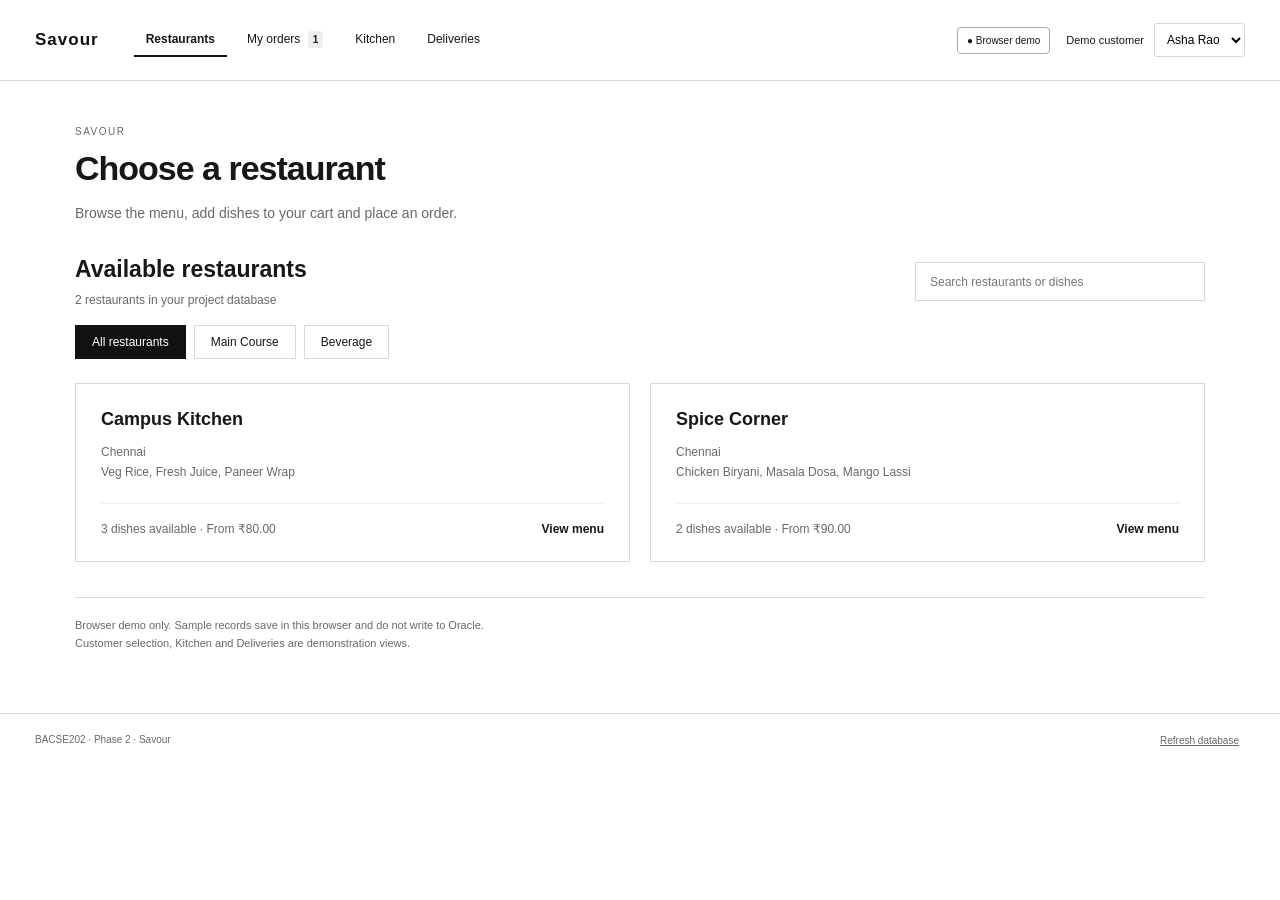
==== frontend/index.html @ ab77a05c "Refresh cached frontend branding" ====
<!doctype html>
<html lang="en"><head><meta charset="UTF-8"><meta name="viewport" content="width=device-width,initial-scale=1"><title>Savour</title><link rel="stylesheet" href="style.css"></head><body>
<header><a class="brand" href="#">Savour</a><nav><button data-view="browse" class="active">Restaurants</button><button data-view="orders">My orders <b id="order-count">0</b></button><button data-view="kitchen">Kitchen</button><button data-view="delivery">Deliveries</button></nav><div class="header-right"><span id="connection" class="connection">Connecting…</span><label>Demo customer <select id="customer" aria-label="Demo customer"></select></label></div></header>
<main id="main"></main><footer><span>BACSE202 · Phase 2 · Savour</span><button id="refresh">Refresh database</button></footer>
<dialog id="checkout"><form id="checkout-form"><div class="dialog-heading"><h2>Delivery details</h2><button type="button" class="close" aria-label="Close checkout">×</button></div><p class="muted">Check your order and enter the delivery address.</p><label>Delivery address<input name="address" required maxlength="200" placeholder="Building, block and gate"></label><div class="form-row"><label>City<input name="city" required maxlength="80" value="Chennai"></label><label>Postal code<input name="postal" required maxlength="12" placeholder="600001"></label></div><label>Payment method<select name="method"><option value="CASH">Cash on delivery</option><option value="ONLINE">Online — simulated payment</option></select></label><div id="checkout-summary"></div><p class="fine">This project records simulated payments. It does not process real payments.</p><button type="submit" class="primary full">Place order</button></form></dialog><div id="toast" role="status" aria-live="polite"></div><script src="app.js?v=savour-1"></script></body></html>
---- frontend/style.css ----
:root{--ink:#171717;--muted:#686868;--border:#d9d9d9}*{box-sizing:border-box}body{margin:0;background:#fff;color:var(--ink);font:14px Arial,Helvetica,sans-serif}button,input,select{font:inherit}button{cursor:pointer;border:0;background:none;color:inherit}button:disabled{opacity:.4;cursor:not-allowed}button:focus-visible,input:focus-visible,select:focus-visible,a:focus-visible{outline:2px solid #111;outline-offset:4px}header{display:flex;align-items:center;gap:35px;padding:23px 35px;border-bottom:1px solid var(--border);flex-wrap:wrap}.brand{font-weight:800;font-size:17px;letter-spacing:1px;text-decoration:none;color:#111;white-space:nowrap}nav{display:flex;gap:8px}nav button{padding:9px 12px;font-size:12px;border-bottom:2px solid transparent}nav button.active{border-color:#111;font-weight:700}nav b{font-size:10px;margin-left:4px;padding:3px 5px;background:#eee;border-radius:3px}.header-right{margin-left:auto;display:flex;gap:16px;align-items:center;font-size:11px;flex-wrap:wrap}.connection{font-size:10px;padding:7px 9px;border:1px solid #aaa;border-radius:4px}.connection.live{font-weight:700;border-color:#111}select{background:#fff;padding:8px;border:1px solid var(--border);border-radius:3px;font-size:12px}.header-right select{margin-left:7px}main{max-width:1200px;margin:auto;min-height:70vh;padding:45px 35px 60px}h1{font-size:34px;margin:0 0 12px;letter-spacing:-1px}h2{font-size:23px;margin:0 0 10px}h3{font-size:18px;margin:0 0 9px}.eyebrow{display:block;font-size:10px;text-transform:uppercase;letter-spacing:1.5px;color:var(--muted);margin-bottom:12px}.muted{color:var(--muted);line-height:1.7}.section-head{display:flex;justify-content:space-between;align-items:center;margin:30px 0 18px;gap:20px}.section-head p{color:var(--muted);font-size:12px;margin:0}.search{padding:10px 12px;border:1px solid var(--border);width:290px}.search input{border:0;outline:none;width:100%;font-size:12px}.chips{display:flex;gap:8px;flex-wrap:wrap;margin-bottom:24px}.chip{padding:9px 16px;border:1px solid var(--border);font-size:12px}.chip.selected{background:#111;color:white;border-color:#111}.restaurant-grid{display:grid;grid-template-columns:repeat(auto-fit,minmax(260px,1fr));gap:20px}.restaurant-card{border:1px solid var(--border);padding:25px;text-align:left;background:#fff;transition:background .2s}.restaurant-card:hover{background:#f7f7f7}.restaurant-card p{line-height:1.7;color:var(--muted);font-size:12px;min-height:40px}.card-bottom{display:flex;justify-content:space-between;gap:10px;padding-top:18px;margin-top:20px;border-top:1px solid #eee;font-size:12px}.card-bottom span{color:var(--muted)}.hint{border-top:1px solid var(--border);margin-top:35px;padding-top:18px;font-size:11px;line-height:1.7;color:var(--muted)}.back{padding:0;font-size:12px;color:var(--muted);margin-bottom:25px}.menu-heading{margin-bottom:30px}.menu-layout{display:grid;grid-template-columns:minmax(0,1fr) 300px;gap:30px}.menu-list{display:grid;gap:14px}.menu-item{border:1px solid var(--border);padding:22px;display:flex;gap:20px;align-items:center}.item-copy{flex:1}.item-copy p{font-size:12px;line-height:1.7;margin:0 0 12px;color:var(--muted)}.item-copy small{display:block;margin-bottom:9px;font-size:10px;text-transform:uppercase;letter-spacing:1px;color:var(--muted)}.item-copy b{font-size:14px}.add{background:#111;color:white;padding:10px 17px;font-size:12px}.quantity{display:flex;align-items:center;border:1px solid #111}.quantity button{padding:9px 12px}.quantity span{padding:0 10px;font-weight:700;font-size:12px}.cart-panel{border:1px solid #111;padding:24px;align-self:start;position:sticky;top:20px}.cart-panel .fine{margin-top:0}.cart-line{display:flex;justify-content:space-between;gap:15px;font-size:12px;padding:15px 0;border-bottom:1px solid var(--border)}.cart-line small{display:block;margin-top:7px;color:var(--muted)}.cart-empty{color:var(--muted);line-height:1.8;font-size:12px;padding:25px 0}.bill{display:flex;justify-content:space-between;margin:15px 0;font-size:12px;color:var(--muted)}.bill.total{font-size:16px;color:#111;font-weight:700;border-top:1px solid var(--border);padding-top:20px}.primary{background:#111;color:white;padding:13px 17px;font-size:12px;font-weight:700;display:inline-flex;justify-content:space-between;gap:20px}.full{width:100%;margin-top:18px}.fine{font-size:10px;color:var(--muted);line-height:1.8}.pill{border:1px solid #aaa;border-radius:3px;padding:6px 10px;font-size:10px;white-space:nowrap}.order-grid{display:grid;gap:18px;margin-top:25px}.order-card{border:1px solid var(--border);padding:25px}.order-top{display:flex;justify-content:space-between;align-items:start;gap:15px}.order-top small{font-size:10px;color:var(--muted)}.order-detail{display:flex;gap:18px;flex-wrap:wrap;margin:17px 0;font-size:12px;color:var(--muted);line-height:1.8}.order-detail strong{color:#111}.progress{display:flex;gap:6px;margin:20px 0}.progress span{height:3px;background:#ddd;flex:1}.progress span.done{background:#111}.order-actions{display:flex;gap:8px;flex-wrap:wrap;align-items:center}.secondary{border:1px solid #111;padding:9px 12px;font-size:11px}.empty-state{border:1px dashed var(--border);padding:45px;text-align:center;margin-top:30px}.empty-state .primary{margin-top:15px}.partners{display:flex;gap:15px;margin:25px 0;flex-wrap:wrap}.partner{padding:16px 20px;border:1px solid var(--border);font-size:12px}.partner small{display:block;margin-top:8px;color:var(--muted)}table{width:100%;border-collapse:collapse;margin:20px 0}th,td{border-bottom:1px solid var(--border);padding:17px 12px;text-align:left;font-size:12px}th{background:#f5f5f5;font-size:10px;letter-spacing:1px}td input[type=number]{width:90px;padding:8px;border:1px solid var(--border)}footer{padding:20px 35px;border-top:1px solid var(--border);font-size:10px;color:var(--muted);display:flex;justify-content:space-between;gap:15px}footer button{font-size:10px;text-decoration:underline}dialog{width:500px;max-width:calc(100% - 30px);padding:30px;border:1px solid #111;color:#111}dialog::backdrop{background:#0006}.dialog-heading{display:flex;justify-content:space-between;align-items:start}.close{font-size:25px;padding:0 5px}form>label,.form-row label{display:block;font-size:12px;font-weight:700;margin-top:20px}form input,form>label select{width:100%;padding:12px;border:1px solid var(--border);margin-top:8px;background:white}.form-row{display:flex;gap:15px}.form-row label{flex:1}#checkout-summary{margin-top:25px}#toast{position:fixed;left:50%;bottom:25px;transform:translateX(-50%);background:#111;color:#fff;padding:15px 22px;font-size:12px;opacity:0;pointer-events:none;max-width:90%;z-index:10;transition:opacity .2s}#toast.show{opacity:1}#toast.error{background:white;color:#111;border:2px solid #111}
@media(max-width:950px){header{gap:18px;padding:20px}.header-right{margin-left:0;width:100%}.menu-layout{grid-template-columns:1fr 280px}main{padding:30px 20px}}@media(max-width:650px){h1{font-size:28px}header{gap:12px}.brand{width:100%}nav{width:100%;justify-content:space-between;gap:0}nav button{padding:9px 7px;font-size:11px}.header-right{gap:12px}.menu-layout{grid-template-columns:1fr}.cart-panel{position:static}.section-head{flex-direction:column;align-items:start}.search{width:100%}.restaurant-grid{grid-template-columns:1fr}.menu-item{padding:17px;gap:12px}.order-top{gap:10px}.order-card{padding:20px}table{display:block;overflow-x:auto}footer{padding:20px}.form-row{display:block}}
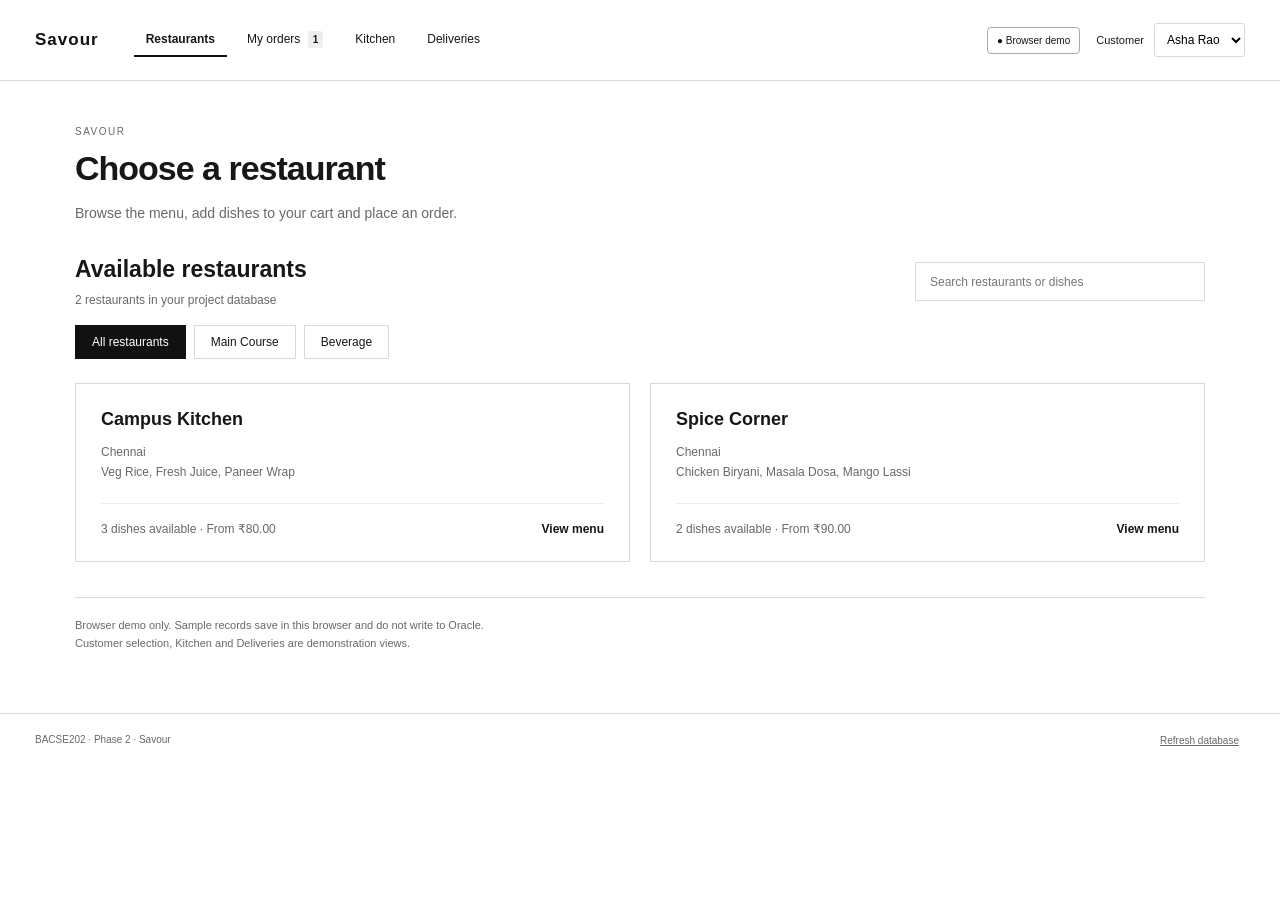
==== commit fc8e6193: "Rename customer selector label" ====
--- a/frontend/index.html
+++ b/frontend/index.html
@@ -1,5 +1,5 @@
 <!doctype html>
 <html lang="en"><head><meta charset="UTF-8"><meta name="viewport" content="width=device-width,initial-scale=1"><title>Savour</title><link rel="stylesheet" href="style.css"></head><body>
-<header><a class="brand" href="#">Savour</a><nav><button data-view="browse" class="active">Restaurants</button><button data-view="orders">My orders <b id="order-count">0</b></button><button data-view="kitchen">Kitchen</button><button data-view="delivery">Deliveries</button></nav><div class="header-right"><span id="connection" class="connection">Connecting…</span><label>Demo customer <select id="customer" aria-label="Demo customer"></select></label></div></header>
+<header><a class="brand" href="#">Savour</a><nav><button data-view="browse" class="active">Restaurants</button><button data-view="orders">My orders <b id="order-count">0</b></button><button data-view="kitchen">Kitchen</button><button data-view="delivery">Deliveries</button></nav><div class="header-right"><span id="connection" class="connection">Connecting…</span><label>Customer <select id="customer" aria-label="Customer"></select></label></div></header>
 <main id="main"></main><footer><span>BACSE202 · Phase 2 · Savour</span><button id="refresh">Refresh database</button></footer>
 <dialog id="checkout"><form id="checkout-form"><div class="dialog-heading"><h2>Delivery details</h2><button type="button" class="close" aria-label="Close checkout">×</button></div><p class="muted">Check your order and enter the delivery address.</p><label>Delivery address<input name="address" required maxlength="200" placeholder="Building, block and gate"></label><div class="form-row"><label>City<input name="city" required maxlength="80" value="Chennai"></label><label>Postal code<input name="postal" required maxlength="12" placeholder="600001"></label></div><label>Payment method<select name="method"><option value="CASH">Cash on delivery</option><option value="ONLINE">Online — simulated payment</option></select></label><div id="checkout-summary"></div><p class="fine">This project records simulated payments. It does not process real payments.</p><button type="submit" class="primary full">Place order</button></form></dialog><div id="toast" role="status" aria-live="polite"></div><script src="app.js?v=savour-1"></script></body></html>
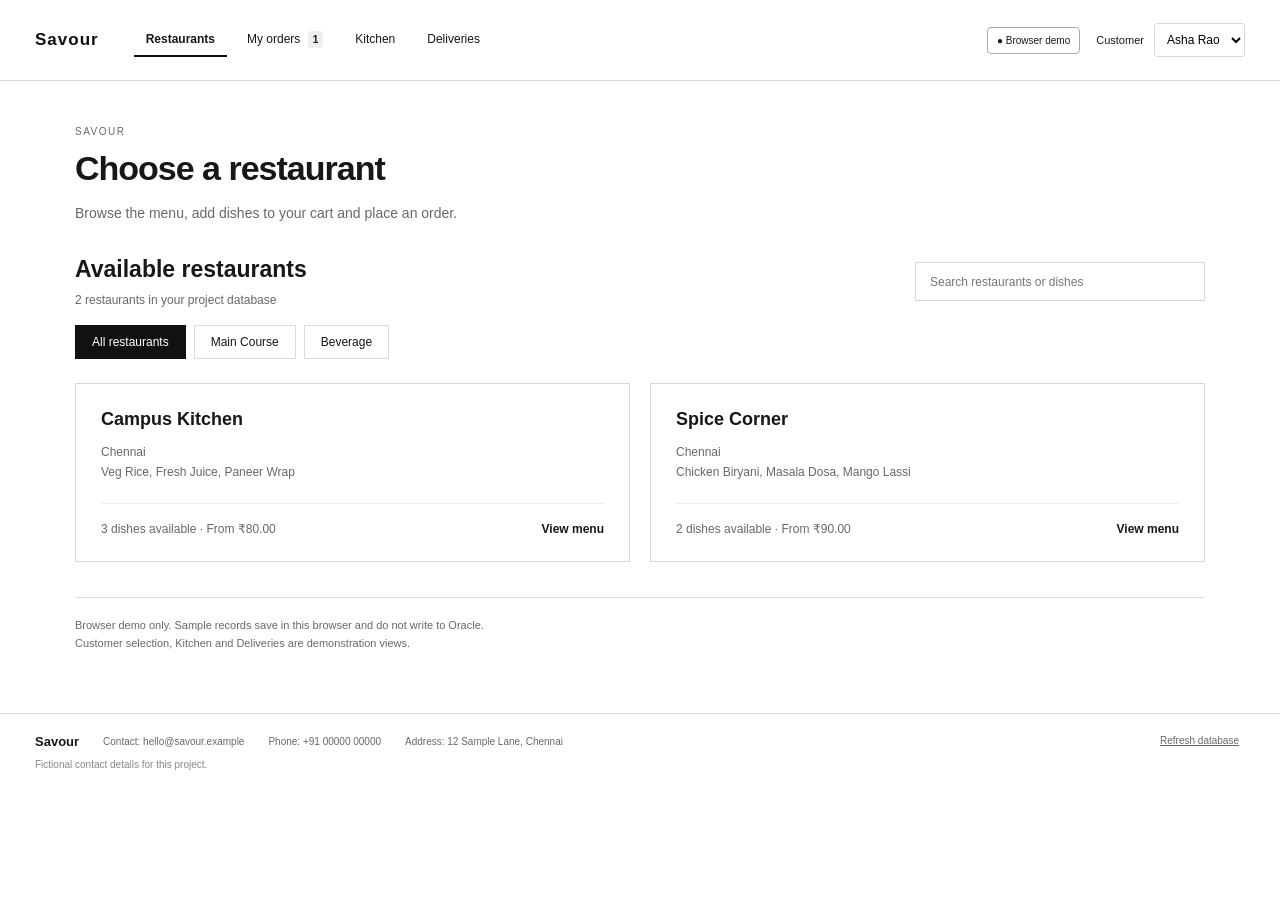
==== commit 4668ffec: "Add fictional Savour company contacts to footer" ====
--- a/frontend/index.html
+++ b/frontend/index.html
@@ -1,5 +1,5 @@
 <!doctype html>
-<html lang="en"><head><meta charset="UTF-8"><meta name="viewport" content="width=device-width,initial-scale=1"><title>Savour</title><link rel="stylesheet" href="style.css"></head><body>
+<html lang="en"><head><meta charset="UTF-8"><meta name="viewport" content="width=device-width,initial-scale=1"><title>Savour</title><link rel="stylesheet" href="style.css?v=contact-1"></head><body>
 <header><a class="brand" href="#">Savour</a><nav><button data-view="browse" class="active">Restaurants</button><button data-view="orders">My orders <b id="order-count">0</b></button><button data-view="kitchen">Kitchen</button><button data-view="delivery">Deliveries</button></nav><div class="header-right"><span id="connection" class="connection">Connecting…</span><label>Customer <select id="customer" aria-label="Customer"></select></label></div></header>
-<main id="main"></main><footer><span>BACSE202 · Phase 2 · Savour</span><button id="refresh">Refresh database</button></footer>
+<main id="main"></main><footer><div class="company-contact"><strong>Savour</strong><span>Contact: hello@savour.example</span><span>Phone: +91 00000 00000</span><span>Address: 12 Sample Lane, Chennai</span><small>Fictional contact details for this project.</small></div><button id="refresh">Refresh database</button></footer>
 <dialog id="checkout"><form id="checkout-form"><div class="dialog-heading"><h2>Delivery details</h2><button type="button" class="close" aria-label="Close checkout">×</button></div><p class="muted">Check your order and enter the delivery address.</p><label>Delivery address<input name="address" required maxlength="200" placeholder="Building, block and gate"></label><div class="form-row"><label>City<input name="city" required maxlength="80" value="Chennai"></label><label>Postal code<input name="postal" required maxlength="12" placeholder="600001"></label></div><label>Payment method<select name="method"><option value="CASH">Cash on delivery</option><option value="ONLINE">Online — simulated payment</option></select></label><div id="checkout-summary"></div><p class="fine">This project records simulated payments. It does not process real payments.</p><button type="submit" class="primary full">Place order</button></form></dialog><div id="toast" role="status" aria-live="polite"></div><script src="app.js?v=savour-1"></script></body></html>
--- a/frontend/style.css
+++ b/frontend/style.css
@@ -1,2 +1,4 @@
 :root{--ink:#171717;--muted:#686868;--border:#d9d9d9}*{box-sizing:border-box}body{margin:0;background:#fff;color:var(--ink);font:14px Arial,Helvetica,sans-serif}button,input,select{font:inherit}button{cursor:pointer;border:0;background:none;color:inherit}button:disabled{opacity:.4;cursor:not-allowed}button:focus-visible,input:focus-visible,select:focus-visible,a:focus-visible{outline:2px solid #111;outline-offset:4px}header{display:flex;align-items:center;gap:35px;padding:23px 35px;border-bottom:1px solid var(--border);flex-wrap:wrap}.brand{font-weight:800;font-size:17px;letter-spacing:1px;text-decoration:none;color:#111;white-space:nowrap}nav{display:flex;gap:8px}nav button{padding:9px 12px;font-size:12px;border-bottom:2px solid transparent}nav button.active{border-color:#111;font-weight:700}nav b{font-size:10px;margin-left:4px;padding:3px 5px;background:#eee;border-radius:3px}.header-right{margin-left:auto;display:flex;gap:16px;align-items:center;font-size:11px;flex-wrap:wrap}.connection{font-size:10px;padding:7px 9px;border:1px solid #aaa;border-radius:4px}.connection.live{font-weight:700;border-color:#111}select{background:#fff;padding:8px;border:1px solid var(--border);border-radius:3px;font-size:12px}.header-right select{margin-left:7px}main{max-width:1200px;margin:auto;min-height:70vh;padding:45px 35px 60px}h1{font-size:34px;margin:0 0 12px;letter-spacing:-1px}h2{font-size:23px;margin:0 0 10px}h3{font-size:18px;margin:0 0 9px}.eyebrow{display:block;font-size:10px;text-transform:uppercase;letter-spacing:1.5px;color:var(--muted);margin-bottom:12px}.muted{color:var(--muted);line-height:1.7}.section-head{display:flex;justify-content:space-between;align-items:center;margin:30px 0 18px;gap:20px}.section-head p{color:var(--muted);font-size:12px;margin:0}.search{padding:10px 12px;border:1px solid var(--border);width:290px}.search input{border:0;outline:none;width:100%;font-size:12px}.chips{display:flex;gap:8px;flex-wrap:wrap;margin-bottom:24px}.chip{padding:9px 16px;border:1px solid var(--border);font-size:12px}.chip.selected{background:#111;color:white;border-color:#111}.restaurant-grid{display:grid;grid-template-columns:repeat(auto-fit,minmax(260px,1fr));gap:20px}.restaurant-card{border:1px solid var(--border);padding:25px;text-align:left;background:#fff;transition:background .2s}.restaurant-card:hover{background:#f7f7f7}.restaurant-card p{line-height:1.7;color:var(--muted);font-size:12px;min-height:40px}.card-bottom{display:flex;justify-content:space-between;gap:10px;padding-top:18px;margin-top:20px;border-top:1px solid #eee;font-size:12px}.card-bottom span{color:var(--muted)}.hint{border-top:1px solid var(--border);margin-top:35px;padding-top:18px;font-size:11px;line-height:1.7;color:var(--muted)}.back{padding:0;font-size:12px;color:var(--muted);margin-bottom:25px}.menu-heading{margin-bottom:30px}.menu-layout{display:grid;grid-template-columns:minmax(0,1fr) 300px;gap:30px}.menu-list{display:grid;gap:14px}.menu-item{border:1px solid var(--border);padding:22px;display:flex;gap:20px;align-items:center}.item-copy{flex:1}.item-copy p{font-size:12px;line-height:1.7;margin:0 0 12px;color:var(--muted)}.item-copy small{display:block;margin-bottom:9px;font-size:10px;text-transform:uppercase;letter-spacing:1px;color:var(--muted)}.item-copy b{font-size:14px}.add{background:#111;color:white;padding:10px 17px;font-size:12px}.quantity{display:flex;align-items:center;border:1px solid #111}.quantity button{padding:9px 12px}.quantity span{padding:0 10px;font-weight:700;font-size:12px}.cart-panel{border:1px solid #111;padding:24px;align-self:start;position:sticky;top:20px}.cart-panel .fine{margin-top:0}.cart-line{display:flex;justify-content:space-between;gap:15px;font-size:12px;padding:15px 0;border-bottom:1px solid var(--border)}.cart-line small{display:block;margin-top:7px;color:var(--muted)}.cart-empty{color:var(--muted);line-height:1.8;font-size:12px;padding:25px 0}.bill{display:flex;justify-content:space-between;margin:15px 0;font-size:12px;color:var(--muted)}.bill.total{font-size:16px;color:#111;font-weight:700;border-top:1px solid var(--border);padding-top:20px}.primary{background:#111;color:white;padding:13px 17px;font-size:12px;font-weight:700;display:inline-flex;justify-content:space-between;gap:20px}.full{width:100%;margin-top:18px}.fine{font-size:10px;color:var(--muted);line-height:1.8}.pill{border:1px solid #aaa;border-radius:3px;padding:6px 10px;font-size:10px;white-space:nowrap}.order-grid{display:grid;gap:18px;margin-top:25px}.order-card{border:1px solid var(--border);padding:25px}.order-top{display:flex;justify-content:space-between;align-items:start;gap:15px}.order-top small{font-size:10px;color:var(--muted)}.order-detail{display:flex;gap:18px;flex-wrap:wrap;margin:17px 0;font-size:12px;color:var(--muted);line-height:1.8}.order-detail strong{color:#111}.progress{display:flex;gap:6px;margin:20px 0}.progress span{height:3px;background:#ddd;flex:1}.progress span.done{background:#111}.order-actions{display:flex;gap:8px;flex-wrap:wrap;align-items:center}.secondary{border:1px solid #111;padding:9px 12px;font-size:11px}.empty-state{border:1px dashed var(--border);padding:45px;text-align:center;margin-top:30px}.empty-state .primary{margin-top:15px}.partners{display:flex;gap:15px;margin:25px 0;flex-wrap:wrap}.partner{padding:16px 20px;border:1px solid var(--border);font-size:12px}.partner small{display:block;margin-top:8px;color:var(--muted)}table{width:100%;border-collapse:collapse;margin:20px 0}th,td{border-bottom:1px solid var(--border);padding:17px 12px;text-align:left;font-size:12px}th{background:#f5f5f5;font-size:10px;letter-spacing:1px}td input[type=number]{width:90px;padding:8px;border:1px solid var(--border)}footer{padding:20px 35px;border-top:1px solid var(--border);font-size:10px;color:var(--muted);display:flex;justify-content:space-between;gap:15px}footer button{font-size:10px;text-decoration:underline}dialog{width:500px;max-width:calc(100% - 30px);padding:30px;border:1px solid #111;color:#111}dialog::backdrop{background:#0006}.dialog-heading{display:flex;justify-content:space-between;align-items:start}.close{font-size:25px;padding:0 5px}form>label,.form-row label{display:block;font-size:12px;font-weight:700;margin-top:20px}form input,form>label select{width:100%;padding:12px;border:1px solid var(--border);margin-top:8px;background:white}.form-row{display:flex;gap:15px}.form-row label{flex:1}#checkout-summary{margin-top:25px}#toast{position:fixed;left:50%;bottom:25px;transform:translateX(-50%);background:#111;color:#fff;padding:15px 22px;font-size:12px;opacity:0;pointer-events:none;max-width:90%;z-index:10;transition:opacity .2s}#toast.show{opacity:1}#toast.error{background:white;color:#111;border:2px solid #111}
 @media(max-width:950px){header{gap:18px;padding:20px}.header-right{margin-left:0;width:100%}.menu-layout{grid-template-columns:1fr 280px}main{padding:30px 20px}}@media(max-width:650px){h1{font-size:28px}header{gap:12px}.brand{width:100%}nav{width:100%;justify-content:space-between;gap:0}nav button{padding:9px 7px;font-size:11px}.header-right{gap:12px}.menu-layout{grid-template-columns:1fr}.cart-panel{position:static}.section-head{flex-direction:column;align-items:start}.search{width:100%}.restaurant-grid{grid-template-columns:1fr}.menu-item{padding:17px;gap:12px}.order-top{gap:10px}.order-card{padding:20px}table{display:block;overflow-x:auto}footer{padding:20px}.form-row{display:block}}
+
+.company-contact{display:flex;flex-wrap:wrap;gap:10px 24px;align-items:center}.company-contact strong{font-size:13px;color:#171717}.company-contact small{flex-basis:100%;font-size:10px;color:#888}footer{align-items:flex-start}footer button{white-space:nowrap}@media(max-width:650px){.company-contact{flex-direction:column;align-items:flex-start;gap:8px}.company-contact small{flex-basis:auto}}
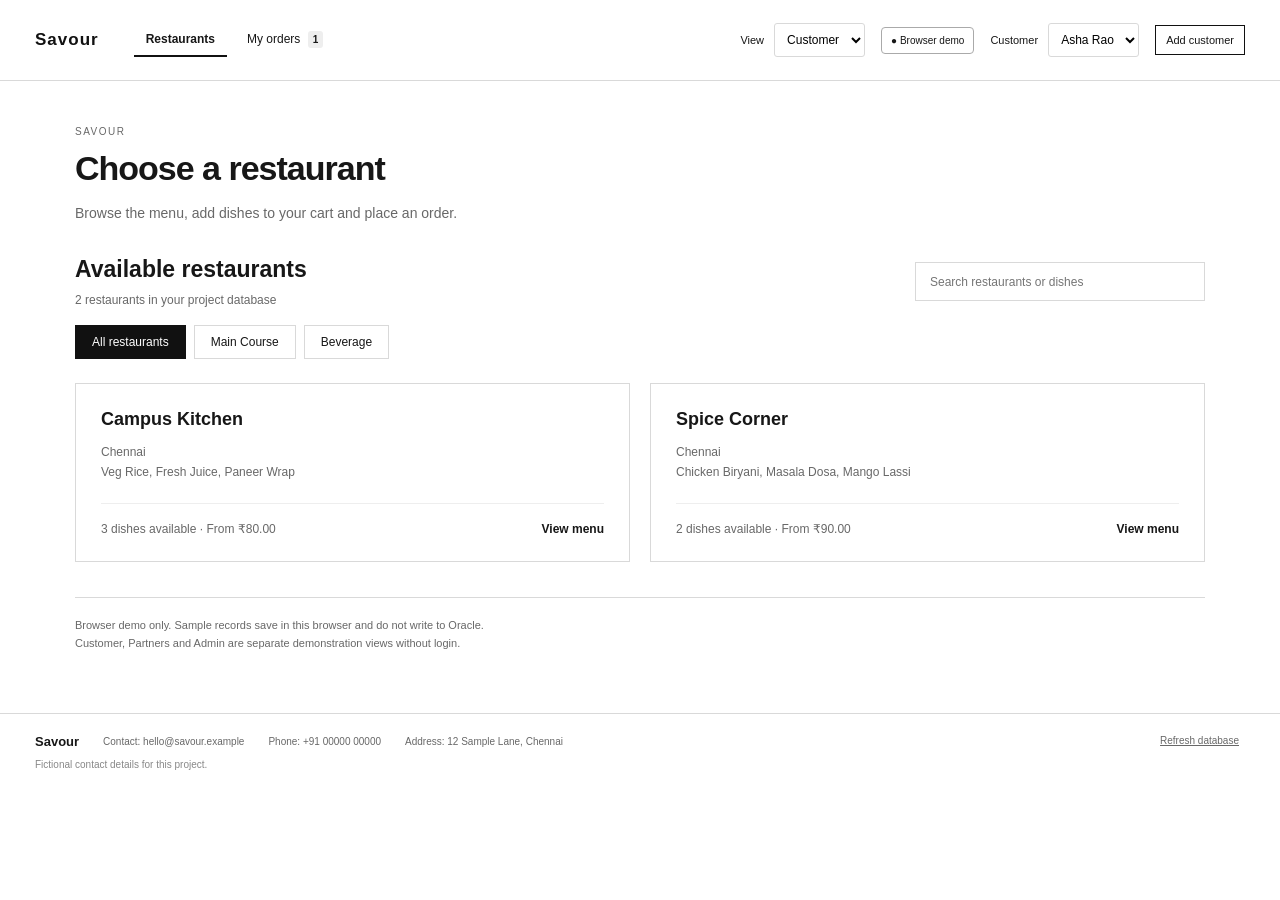
==== commit e7d0b67a: "Add role-specific screens and Oracle profile creation" ====
--- a/frontend/index.html
+++ b/frontend/index.html
@@ -1,5 +1,5 @@
 <!doctype html>
-<html lang="en"><head><meta charset="UTF-8"><meta name="viewport" content="width=device-width,initial-scale=1"><title>Savour</title><link rel="stylesheet" href="style.css?v=contact-1"></head><body>
-<header><a class="brand" href="#">Savour</a><nav><button data-view="browse" class="active">Restaurants</button><button data-view="orders">My orders <b id="order-count">0</b></button><button data-view="kitchen">Kitchen</button><button data-view="delivery">Deliveries</button></nav><div class="header-right"><span id="connection" class="connection">Connecting…</span><label>Customer <select id="customer" aria-label="Customer"></select></label></div></header>
+<html lang="en"><head><meta charset="UTF-8"><meta name="viewport" content="width=device-width,initial-scale=1"><title>Savour</title><link rel="stylesheet" href="style.css?v=roles-1"></head><body>
+<header><a class="brand" href="#">Savour</a><nav><button data-view="browse" class="active">Restaurants</button><button data-view="orders">My orders <b id="order-count">0</b></button><button data-view="kitchen" hidden>Admin</button><button data-view="delivery" hidden>Partners</button></nav><div class="header-right"><label>View <select id="role" aria-label="View"><option value="customer">Customer</option><option value="partner">Partners</option><option value="admin">Admin</option></select></label><span id="connection" class="connection">Connecting…</span><label id="customer-control">Customer <select id="customer" aria-label="Customer"></select></label><label id="partner-control" hidden>Partner <select id="partner-profile" aria-label="Partner"></select></label><button id="add-profile" class="secondary">Add customer</button></div></header>
 <main id="main"></main><footer><div class="company-contact"><strong>Savour</strong><span>Contact: hello@savour.example</span><span>Phone: +91 00000 00000</span><span>Address: 12 Sample Lane, Chennai</span><small>Fictional contact details for this project.</small></div><button id="refresh">Refresh database</button></footer>
-<dialog id="checkout"><form id="checkout-form"><div class="dialog-heading"><h2>Delivery details</h2><button type="button" class="close" aria-label="Close checkout">×</button></div><p class="muted">Check your order and enter the delivery address.</p><label>Delivery address<input name="address" required maxlength="200" placeholder="Building, block and gate"></label><div class="form-row"><label>City<input name="city" required maxlength="80" value="Chennai"></label><label>Postal code<input name="postal" required maxlength="12" placeholder="600001"></label></div><label>Payment method<select name="method"><option value="CASH">Cash on delivery</option><option value="ONLINE">Online — simulated payment</option></select></label><div id="checkout-summary"></div><p class="fine">This project records simulated payments. It does not process real payments.</p><button type="submit" class="primary full">Place order</button></form></dialog><div id="toast" role="status" aria-live="polite"></div><script src="app.js?v=savour-1"></script></body></html>
+<dialog id="checkout"><form id="checkout-form"><div class="dialog-heading"><h2>Delivery details</h2><button type="button" class="close" aria-label="Close checkout">×</button></div><p class="muted">Check your order and enter the delivery address.</p><label>Delivery address<input name="address" required maxlength="200" placeholder="Building, block and gate"></label><div class="form-row"><label>City<input name="city" required maxlength="80" value="Chennai"></label><label>Postal code<input name="postal" required maxlength="12" placeholder="600001"></label></div><label>Payment method<select name="method"><option value="CASH">Cash on delivery</option><option value="ONLINE">Online — simulated payment</option></select></label><div id="checkout-summary"></div><p class="fine">This project records simulated payments. It does not process real payments.</p><button type="submit" class="primary full">Place order</button></form></dialog><dialog id="profile-dialog"><form id="profile-form"><div class="dialog-heading"><h2 id="profile-heading">Add customer</h2><button type="button" id="close-profile" class="close" aria-label="Close profile form">×</button></div><p class="muted">Create a profile or add this role to an existing person.</p><label>Profile<select id="existing-profile" name="existing"><option value="">Create a new person</option></select></label><label>Your name<input id="profile-name" name="name" required maxlength="100" placeholder="Enter a name"></label><label id="transport-control" hidden>Transport<select name="transport"><option value="MOTORBIKE">Motorbike</option><option value="BICYCLE">Bicycle</option><option value="CAR">Car</option><option value="WALK">On foot</option></select></label><p class="fine">Names are not unique. Every person receives an ID. A person may have both customer and partner roles.</p><button type="submit" class="primary full">Save profile</button></form></dialog><div id="toast" role="status" aria-live="polite"></div><script src="app.js?v=roles-1"></script></body></html>
--- a/frontend/style.css
+++ b/frontend/style.css
@@ -2,3 +2,5 @@
 @media(max-width:950px){header{gap:18px;padding:20px}.header-right{margin-left:0;width:100%}.menu-layout{grid-template-columns:1fr 280px}main{padding:30px 20px}}@media(max-width:650px){h1{font-size:28px}header{gap:12px}.brand{width:100%}nav{width:100%;justify-content:space-between;gap:0}nav button{padding:9px 7px;font-size:11px}.header-right{gap:12px}.menu-layout{grid-template-columns:1fr}.cart-panel{position:static}.section-head{flex-direction:column;align-items:start}.search{width:100%}.restaurant-grid{grid-template-columns:1fr}.menu-item{padding:17px;gap:12px}.order-top{gap:10px}.order-card{padding:20px}table{display:block;overflow-x:auto}footer{padding:20px}.form-row{display:block}}
 
 .company-contact{display:flex;flex-wrap:wrap;gap:10px 24px;align-items:center}.company-contact strong{font-size:13px;color:#171717}.company-contact small{flex-basis:100%;font-size:10px;color:#888}footer{align-items:flex-start}footer button{white-space:nowrap}@media(max-width:650px){.company-contact{flex-direction:column;align-items:flex-start;gap:8px}.company-contact small{flex-basis:auto}}
+
+[hidden]{display:none!important}.header-right #add-profile{font-size:11px;padding:8px 10px}.role-note{font-size:11px;color:#686868;margin-bottom:25px}
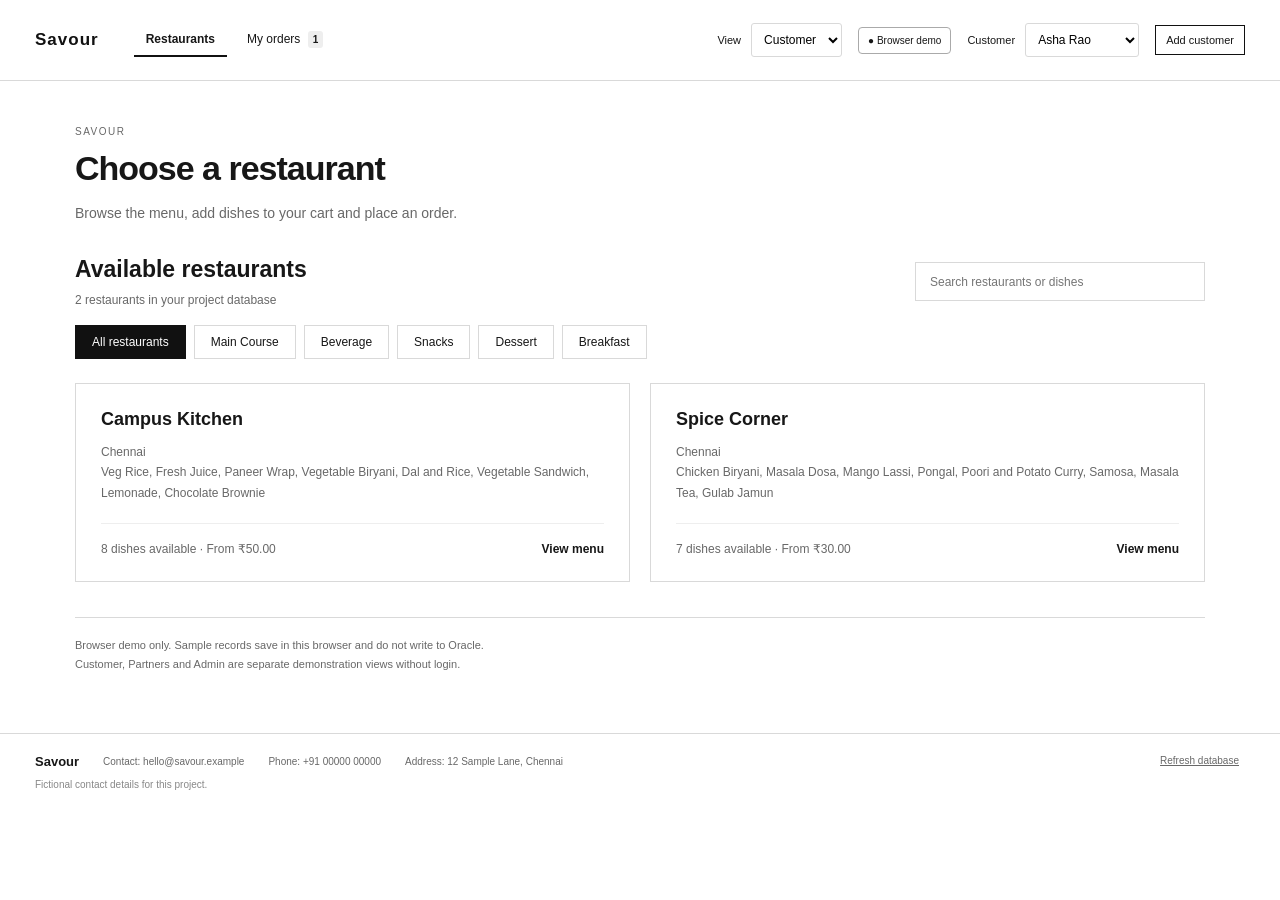
==== commit 428a1f54: "Add restaurant and food creation plus flexible profile roles" ====
--- a/frontend/index.html
+++ b/frontend/index.html
@@ -1,5 +1,5 @@
 <!doctype html>
-<html lang="en"><head><meta charset="UTF-8"><meta name="viewport" content="width=device-width,initial-scale=1"><title>Savour</title><link rel="stylesheet" href="style.css?v=roles-1"></head><body>
+<html lang="en"><head><meta charset="UTF-8"><meta name="viewport" content="width=device-width,initial-scale=1"><title>Savour</title><link rel="stylesheet" href="style.css?v=user-roles-5"></head><body>
 <header><a class="brand" href="#">Savour</a><nav><button data-view="browse" class="active">Restaurants</button><button data-view="orders">My orders <b id="order-count">0</b></button><button data-view="kitchen" hidden>Admin</button><button data-view="delivery" hidden>Partners</button></nav><div class="header-right"><label>View <select id="role" aria-label="View"><option value="customer">Customer</option><option value="partner">Partners</option><option value="admin">Admin</option></select></label><span id="connection" class="connection">Connecting…</span><label id="customer-control">Customer <select id="customer" aria-label="Customer"></select></label><label id="partner-control" hidden>Partner <select id="partner-profile" aria-label="Partner"></select></label><button id="add-profile" class="secondary">Add customer</button></div></header>
 <main id="main"></main><footer><div class="company-contact"><strong>Savour</strong><span>Contact: hello@savour.example</span><span>Phone: +91 00000 00000</span><span>Address: 12 Sample Lane, Chennai</span><small>Fictional contact details for this project.</small></div><button id="refresh">Refresh database</button></footer>
-<dialog id="checkout"><form id="checkout-form"><div class="dialog-heading"><h2>Delivery details</h2><button type="button" class="close" aria-label="Close checkout">×</button></div><p class="muted">Check your order and enter the delivery address.</p><label>Delivery address<input name="address" required maxlength="200" placeholder="Building, block and gate"></label><div class="form-row"><label>City<input name="city" required maxlength="80" value="Chennai"></label><label>Postal code<input name="postal" required maxlength="12" placeholder="600001"></label></div><label>Payment method<select name="method"><option value="CASH">Cash on delivery</option><option value="ONLINE">Online — simulated payment</option></select></label><div id="checkout-summary"></div><p class="fine">This project records simulated payments. It does not process real payments.</p><button type="submit" class="primary full">Place order</button></form></dialog><dialog id="profile-dialog"><form id="profile-form"><div class="dialog-heading"><h2 id="profile-heading">Add customer</h2><button type="button" id="close-profile" class="close" aria-label="Close profile form">×</button></div><p class="muted">Create a profile or add this role to an existing person.</p><label>Profile<select id="existing-profile" name="existing"><option value="">Create a new person</option></select></label><label>Your name<input id="profile-name" name="name" required maxlength="100" placeholder="Enter a name"></label><label id="transport-control" hidden>Transport<select name="transport"><option value="MOTORBIKE">Motorbike</option><option value="BICYCLE">Bicycle</option><option value="CAR">Car</option><option value="WALK">On foot</option></select></label><p class="fine">Names are not unique. Every person receives an ID. A person may have both customer and partner roles.</p><button type="submit" class="primary full">Save profile</button></form></dialog><div id="toast" role="status" aria-live="polite"></div><script src="app.js?v=roles-1"></script></body></html>
+<dialog id="checkout"><form id="checkout-form"><div class="dialog-heading"><h2>Delivery details</h2><button type="button" class="close" aria-label="Close checkout">×</button></div><p class="muted">Check your order and enter the delivery address.</p><label>Delivery address<input name="address" required maxlength="200" placeholder="Building, block and gate"></label><div class="form-row"><label>City<input name="city" required maxlength="80" value="Chennai"></label><label>Postal code<input name="postal" required maxlength="12" placeholder="600001"></label></div><label>Payment method<select name="method"><option value="CASH">Cash on delivery</option><option value="ONLINE">Online — simulated payment</option></select></label><div id="checkout-summary"></div><p class="fine">This project records simulated payments. It does not process real payments.</p><button type="submit" class="primary full">Place order</button></form></dialog><dialog id="profile-dialog"><form id="profile-form"><div class="dialog-heading"><h2 id="profile-heading">Add customer</h2><button type="button" id="close-profile" class="close" aria-label="Close profile form">×</button></div><p class="muted">Create a profile or add this role to an existing person.</p><label>Profile<select id="existing-profile" name="existing"><option value="">Create a new person</option></select></label><label>Role<select id="profile-role" name="role" aria-label="New user role"><option value="customer">Customer</option><option value="partner">Delivery partner</option><option value="both">Both</option></select></label><label>Your name<input id="profile-name" name="name" required maxlength="100" placeholder="Enter a name"></label><label id="transport-control" hidden>Transport<select name="transport"><option value="MOTORBIKE">Motorbike</option><option value="BICYCLE">Bicycle</option><option value="CAR">Car</option><option value="WALK">On foot</option></select></label><p class="fine">Names are not unique. Every person receives an ID. A person may have both customer and partner roles.</p><button type="submit" class="primary full">Save profile</button></form></dialog><dialog id="food-dialog"><form id="food-form"><div class="dialog-heading"><h2>Add food</h2><button id="close-food" type="button" class="close" aria-label="Close food form">×</button></div><p class="muted">Add a dish to a restaurant's menu.</p><label>Restaurant<select id="food-restaurant" name="restaurant" aria-label="Food restaurant"></select></label><label>Food name<input name="name" required maxlength="120" placeholder="For example, Vegetable Pulao"></label><label>Category<input name="category" required maxlength="60" placeholder="For example, Main Course"></label><label>Price (₹)<input name="price" type="number" min="0.01" max="99999999.99" step="0.01" required></label><label class="availability-option"><input name="available" type="checkbox" value="1" checked> Available to order</label><button class="primary full" type="submit">Save food</button></form></dialog><dialog id="restaurant-dialog"><form id="restaurant-form"><div class="dialog-heading"><h2>Add restaurant</h2><button id="close-restaurant" type="button" class="close" aria-label="Close restaurant form">×</button></div><p class="muted">Create a restaurant, then add dishes to its menu.</p><label>Restaurant name<input name="name" required maxlength="120"></label><label>Address<input name="address" required maxlength="200"></label><div class="form-row"><label>City<input name="city" required maxlength="80" value="Chennai"></label><label>Postal code<input name="postal" required maxlength="12"></label></div><label>Phone (optional)<input name="phone" type="tel" maxlength="20"></label><button type="submit" class="primary full">Save restaurant</button></form></dialog><div id="toast" role="status" aria-live="polite"></div><script src="app.js?v=user-roles-5"></script></body></html>
--- a/frontend/style.css
+++ b/frontend/style.css
@@ -4,3 +4,5 @@
 .company-contact{display:flex;flex-wrap:wrap;gap:10px 24px;align-items:center}.company-contact strong{font-size:13px;color:#171717}.company-contact small{flex-basis:100%;font-size:10px;color:#888}footer{align-items:flex-start}footer button{white-space:nowrap}@media(max-width:650px){.company-contact{flex-direction:column;align-items:flex-start;gap:8px}.company-contact small{flex-basis:auto}}
 
 [hidden]{display:none!important}.header-right #add-profile{font-size:11px;padding:8px 10px}.role-note{font-size:11px;color:#686868;margin-bottom:25px}
+
+.menu-controls{display:flex;align-items:center;gap:18px;flex-wrap:wrap;margin:0 0 24px}.menu-controls label{display:flex;align-items:center;gap:10px;font-size:12px}.menu-controls select{min-width:210px}.availability-option{display:flex;align-items:center;gap:8px}#food-form .availability-option input{width:auto}
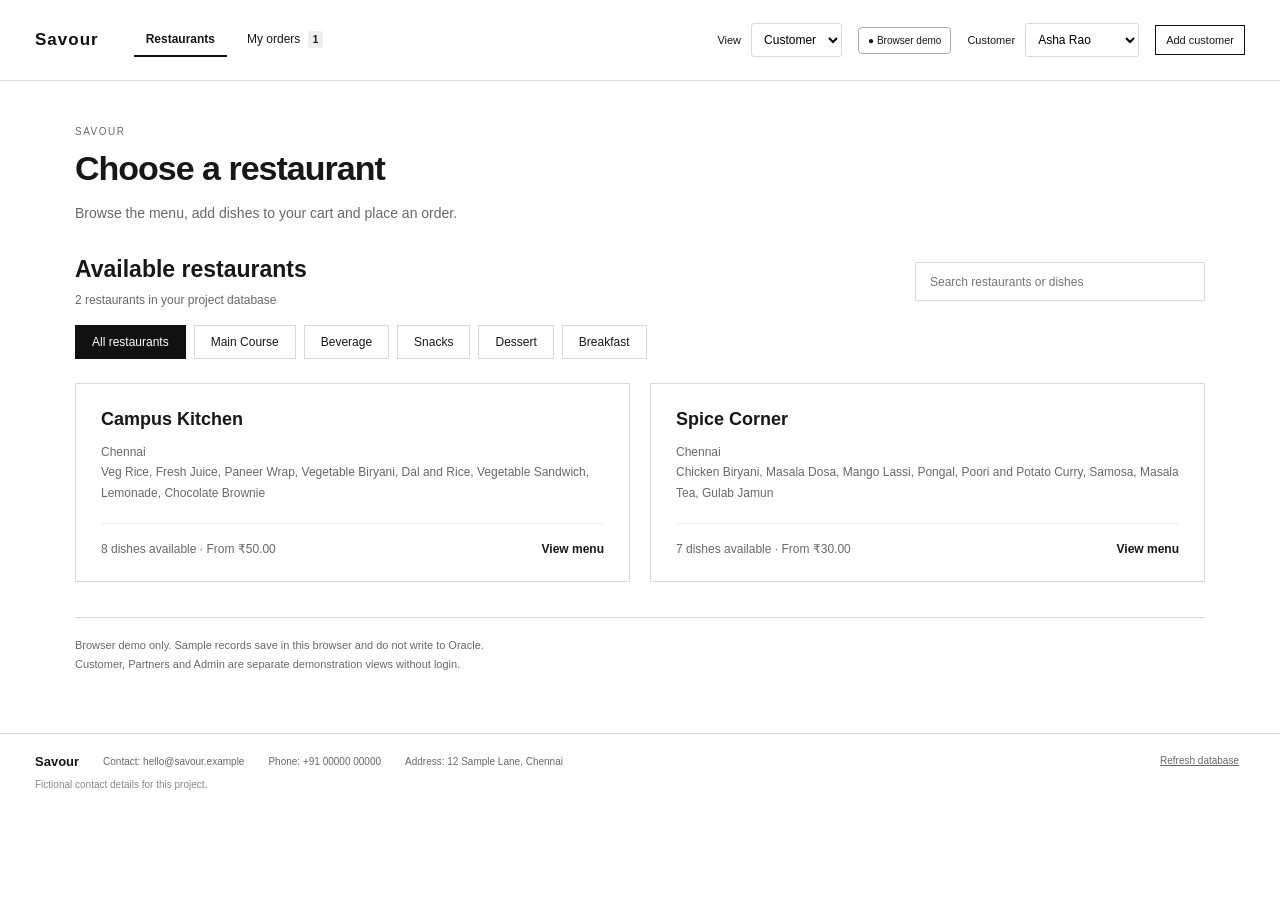
==== commit 3960aa95: "Implement record removals and correct existing partner Both role" ====
--- a/frontend/index.html
+++ b/frontend/index.html
@@ -1,5 +1,5 @@
 <!doctype html>
-<html lang="en"><head><meta charset="UTF-8"><meta name="viewport" content="width=device-width,initial-scale=1"><title>Savour</title><link rel="stylesheet" href="style.css?v=user-roles-5"></head><body>
+<html lang="en"><head><meta charset="UTF-8"><meta name="viewport" content="width=device-width,initial-scale=1"><title>Savour</title><link rel="stylesheet" href="style.css?v=remove-6"></head><body>
 <header><a class="brand" href="#">Savour</a><nav><button data-view="browse" class="active">Restaurants</button><button data-view="orders">My orders <b id="order-count">0</b></button><button data-view="kitchen" hidden>Admin</button><button data-view="delivery" hidden>Partners</button></nav><div class="header-right"><label>View <select id="role" aria-label="View"><option value="customer">Customer</option><option value="partner">Partners</option><option value="admin">Admin</option></select></label><span id="connection" class="connection">Connecting…</span><label id="customer-control">Customer <select id="customer" aria-label="Customer"></select></label><label id="partner-control" hidden>Partner <select id="partner-profile" aria-label="Partner"></select></label><button id="add-profile" class="secondary">Add customer</button></div></header>
 <main id="main"></main><footer><div class="company-contact"><strong>Savour</strong><span>Contact: hello@savour.example</span><span>Phone: +91 00000 00000</span><span>Address: 12 Sample Lane, Chennai</span><small>Fictional contact details for this project.</small></div><button id="refresh">Refresh database</button></footer>
-<dialog id="checkout"><form id="checkout-form"><div class="dialog-heading"><h2>Delivery details</h2><button type="button" class="close" aria-label="Close checkout">×</button></div><p class="muted">Check your order and enter the delivery address.</p><label>Delivery address<input name="address" required maxlength="200" placeholder="Building, block and gate"></label><div class="form-row"><label>City<input name="city" required maxlength="80" value="Chennai"></label><label>Postal code<input name="postal" required maxlength="12" placeholder="600001"></label></div><label>Payment method<select name="method"><option value="CASH">Cash on delivery</option><option value="ONLINE">Online — simulated payment</option></select></label><div id="checkout-summary"></div><p class="fine">This project records simulated payments. It does not process real payments.</p><button type="submit" class="primary full">Place order</button></form></dialog><dialog id="profile-dialog"><form id="profile-form"><div class="dialog-heading"><h2 id="profile-heading">Add customer</h2><button type="button" id="close-profile" class="close" aria-label="Close profile form">×</button></div><p class="muted">Create a profile or add this role to an existing person.</p><label>Profile<select id="existing-profile" name="existing"><option value="">Create a new person</option></select></label><label>Role<select id="profile-role" name="role" aria-label="New user role"><option value="customer">Customer</option><option value="partner">Delivery partner</option><option value="both">Both</option></select></label><label>Your name<input id="profile-name" name="name" required maxlength="100" placeholder="Enter a name"></label><label id="transport-control" hidden>Transport<select name="transport"><option value="MOTORBIKE">Motorbike</option><option value="BICYCLE">Bicycle</option><option value="CAR">Car</option><option value="WALK">On foot</option></select></label><p class="fine">Names are not unique. Every person receives an ID. A person may have both customer and partner roles.</p><button type="submit" class="primary full">Save profile</button></form></dialog><dialog id="food-dialog"><form id="food-form"><div class="dialog-heading"><h2>Add food</h2><button id="close-food" type="button" class="close" aria-label="Close food form">×</button></div><p class="muted">Add a dish to a restaurant's menu.</p><label>Restaurant<select id="food-restaurant" name="restaurant" aria-label="Food restaurant"></select></label><label>Food name<input name="name" required maxlength="120" placeholder="For example, Vegetable Pulao"></label><label>Category<input name="category" required maxlength="60" placeholder="For example, Main Course"></label><label>Price (₹)<input name="price" type="number" min="0.01" max="99999999.99" step="0.01" required></label><label class="availability-option"><input name="available" type="checkbox" value="1" checked> Available to order</label><button class="primary full" type="submit">Save food</button></form></dialog><dialog id="restaurant-dialog"><form id="restaurant-form"><div class="dialog-heading"><h2>Add restaurant</h2><button id="close-restaurant" type="button" class="close" aria-label="Close restaurant form">×</button></div><p class="muted">Create a restaurant, then add dishes to its menu.</p><label>Restaurant name<input name="name" required maxlength="120"></label><label>Address<input name="address" required maxlength="200"></label><div class="form-row"><label>City<input name="city" required maxlength="80" value="Chennai"></label><label>Postal code<input name="postal" required maxlength="12"></label></div><label>Phone (optional)<input name="phone" type="tel" maxlength="20"></label><button type="submit" class="primary full">Save restaurant</button></form></dialog><div id="toast" role="status" aria-live="polite"></div><script src="app.js?v=user-roles-5"></script></body></html>
+<dialog id="checkout"><form id="checkout-form"><div class="dialog-heading"><h2>Delivery details</h2><button type="button" class="close" aria-label="Close checkout">×</button></div><p class="muted">Check your order and enter the delivery address.</p><label>Delivery address<input name="address" required maxlength="200" placeholder="Building, block and gate"></label><div class="form-row"><label>City<input name="city" required maxlength="80" value="Chennai"></label><label>Postal code<input name="postal" required maxlength="12" placeholder="600001"></label></div><label>Payment method<select name="method"><option value="CASH">Cash on delivery</option><option value="ONLINE">Online — simulated payment</option></select></label><div id="checkout-summary"></div><p class="fine">This project records simulated payments. It does not process real payments.</p><button type="submit" class="primary full">Place order</button></form></dialog><dialog id="profile-dialog"><form id="profile-form"><div class="dialog-heading"><h2 id="profile-heading">Add customer</h2><button type="button" id="close-profile" class="close" aria-label="Close profile form">×</button></div><p class="muted">Create a profile or add this role to an existing person.</p><label>Profile<select id="existing-profile" name="existing"><option value="">Create a new person</option></select></label><label>Role<select id="profile-role" name="role" aria-label="New user role"><option value="customer">Customer</option><option value="partner">Delivery partner</option><option value="both">Both</option></select></label><label>Your name<input id="profile-name" name="name" required maxlength="100" placeholder="Enter a name"></label><label id="transport-control" hidden>Transport<select name="transport"><option value="MOTORBIKE">Motorbike</option><option value="BICYCLE">Bicycle</option><option value="CAR">Car</option><option value="WALK">On foot</option></select></label><p class="fine">Names are not unique. Every person receives an ID. A person may have both customer and partner roles.</p><button type="submit" class="primary full">Save profile</button></form></dialog><dialog id="food-dialog"><form id="food-form"><div class="dialog-heading"><h2>Add food</h2><button id="close-food" type="button" class="close" aria-label="Close food form">×</button></div><p class="muted">Add a dish to a restaurant's menu.</p><label>Restaurant<select id="food-restaurant" name="restaurant" aria-label="Food restaurant"></select></label><label>Food name<input name="name" required maxlength="120" placeholder="For example, Vegetable Pulao"></label><label>Category<input name="category" required maxlength="60" placeholder="For example, Main Course"></label><label>Price (₹)<input name="price" type="number" min="0.01" max="99999999.99" step="0.01" required></label><label class="availability-option"><input name="available" type="checkbox" value="1" checked> Available to order</label><button class="primary full" type="submit">Save food</button></form></dialog><dialog id="restaurant-dialog"><form id="restaurant-form"><div class="dialog-heading"><h2>Add restaurant</h2><button id="close-restaurant" type="button" class="close" aria-label="Close restaurant form">×</button></div><p class="muted">Create a restaurant, then add dishes to its menu.</p><label>Restaurant name<input name="name" required maxlength="120"></label><label>Address<input name="address" required maxlength="200"></label><div class="form-row"><label>City<input name="city" required maxlength="80" value="Chennai"></label><label>Postal code<input name="postal" required maxlength="12"></label></div><label>Phone (optional)<input name="phone" type="tel" maxlength="20"></label><button type="submit" class="primary full">Save restaurant</button></form></dialog><div id="toast" role="status" aria-live="polite"></div><script src="app.js?v=remove-6"></script></body></html>
--- a/frontend/style.css
+++ b/frontend/style.css
@@ -6,3 +6,5 @@
 [hidden]{display:none!important}.header-right #add-profile{font-size:11px;padding:8px 10px}.role-note{font-size:11px;color:#686868;margin-bottom:25px}
 
 .menu-controls{display:flex;align-items:center;gap:18px;flex-wrap:wrap;margin:0 0 24px}.menu-controls label{display:flex;align-items:center;gap:10px;font-size:12px}.menu-controls select{min-width:210px}.availability-option{display:flex;align-items:center;gap:8px}#food-form .availability-option input{width:auto}
+
+.remove-record{color:#b91c1c;border:1px solid #e7b7b7;background:#fff;padding:3px 10px;font-size:23px;line-height:1.2;border-radius:3px}.remove-record:hover{background:#fff1f1}.admin-records{display:grid;grid-template-columns:repeat(auto-fit,minmax(230px,1fr));gap:10px}.admin-record{border:1px solid var(--border);padding:12px 15px;display:flex;align-items:center;justify-content:space-between;gap:12px}.admin-record small{color:var(--muted)}
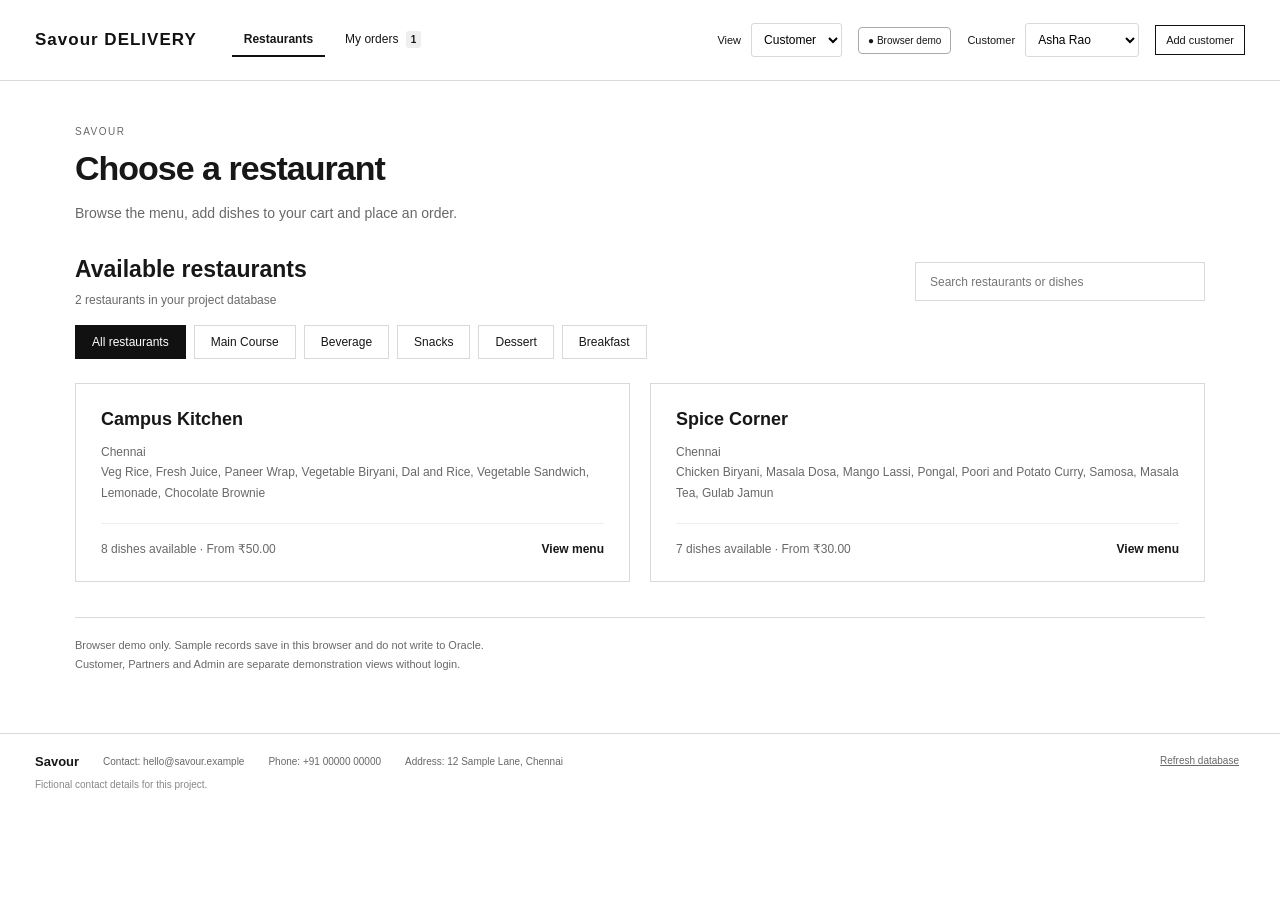
==== commit 3e4445d2: "Update Savour DELIVERY title and public site link" ====
--- a/frontend/index.html
+++ b/frontend/index.html
@@ -1,5 +1,5 @@
 <!doctype html>
-<html lang="en"><head><meta charset="UTF-8"><meta name="viewport" content="width=device-width,initial-scale=1"><title>Savour</title><link rel="stylesheet" href="style.css?v=remove-6"></head><body>
-<header><a class="brand" href="#">Savour</a><nav><button data-view="browse" class="active">Restaurants</button><button data-view="orders">My orders <b id="order-count">0</b></button><button data-view="kitchen" hidden>Admin</button><button data-view="delivery" hidden>Partners</button></nav><div class="header-right"><label>View <select id="role" aria-label="View"><option value="customer">Customer</option><option value="partner">Partners</option><option value="admin">Admin</option></select></label><span id="connection" class="connection">Connecting…</span><label id="customer-control">Customer <select id="customer" aria-label="Customer"></select></label><label id="partner-control" hidden>Partner <select id="partner-profile" aria-label="Partner"></select></label><button id="add-profile" class="secondary">Add customer</button></div></header>
+<html lang="en"><head><meta charset="UTF-8"><meta name="viewport" content="width=device-width,initial-scale=1"><title>Savour DELIVERY</title><link rel="stylesheet" href="style.css?v=shared-7"></head><body>
+<header><a class="brand" href="#">Savour DELIVERY</a><nav><button data-view="browse" class="active">Restaurants</button><button data-view="orders">My orders <b id="order-count">0</b></button><button data-view="kitchen" hidden>Admin</button><button data-view="delivery" hidden>Partners</button></nav><div class="header-right"><label>View <select id="role" aria-label="View"><option value="customer">Customer</option><option value="partner">Partners</option><option value="admin">Admin</option></select></label><span id="connection" class="connection">Connecting…</span><label id="customer-control">Customer <select id="customer" aria-label="Customer"></select></label><label id="partner-control" hidden>Partner <select id="partner-profile" aria-label="Partner"></select></label><button id="add-profile" class="secondary">Add customer</button></div></header>
 <main id="main"></main><footer><div class="company-contact"><strong>Savour</strong><span>Contact: hello@savour.example</span><span>Phone: +91 00000 00000</span><span>Address: 12 Sample Lane, Chennai</span><small>Fictional contact details for this project.</small></div><button id="refresh">Refresh database</button></footer>
-<dialog id="checkout"><form id="checkout-form"><div class="dialog-heading"><h2>Delivery details</h2><button type="button" class="close" aria-label="Close checkout">×</button></div><p class="muted">Check your order and enter the delivery address.</p><label>Delivery address<input name="address" required maxlength="200" placeholder="Building, block and gate"></label><div class="form-row"><label>City<input name="city" required maxlength="80" value="Chennai"></label><label>Postal code<input name="postal" required maxlength="12" placeholder="600001"></label></div><label>Payment method<select name="method"><option value="CASH">Cash on delivery</option><option value="ONLINE">Online — simulated payment</option></select></label><div id="checkout-summary"></div><p class="fine">This project records simulated payments. It does not process real payments.</p><button type="submit" class="primary full">Place order</button></form></dialog><dialog id="profile-dialog"><form id="profile-form"><div class="dialog-heading"><h2 id="profile-heading">Add customer</h2><button type="button" id="close-profile" class="close" aria-label="Close profile form">×</button></div><p class="muted">Create a profile or add this role to an existing person.</p><label>Profile<select id="existing-profile" name="existing"><option value="">Create a new person</option></select></label><label>Role<select id="profile-role" name="role" aria-label="New user role"><option value="customer">Customer</option><option value="partner">Delivery partner</option><option value="both">Both</option></select></label><label>Your name<input id="profile-name" name="name" required maxlength="100" placeholder="Enter a name"></label><label id="transport-control" hidden>Transport<select name="transport"><option value="MOTORBIKE">Motorbike</option><option value="BICYCLE">Bicycle</option><option value="CAR">Car</option><option value="WALK">On foot</option></select></label><p class="fine">Names are not unique. Every person receives an ID. A person may have both customer and partner roles.</p><button type="submit" class="primary full">Save profile</button></form></dialog><dialog id="food-dialog"><form id="food-form"><div class="dialog-heading"><h2>Add food</h2><button id="close-food" type="button" class="close" aria-label="Close food form">×</button></div><p class="muted">Add a dish to a restaurant's menu.</p><label>Restaurant<select id="food-restaurant" name="restaurant" aria-label="Food restaurant"></select></label><label>Food name<input name="name" required maxlength="120" placeholder="For example, Vegetable Pulao"></label><label>Category<input name="category" required maxlength="60" placeholder="For example, Main Course"></label><label>Price (₹)<input name="price" type="number" min="0.01" max="99999999.99" step="0.01" required></label><label class="availability-option"><input name="available" type="checkbox" value="1" checked> Available to order</label><button class="primary full" type="submit">Save food</button></form></dialog><dialog id="restaurant-dialog"><form id="restaurant-form"><div class="dialog-heading"><h2>Add restaurant</h2><button id="close-restaurant" type="button" class="close" aria-label="Close restaurant form">×</button></div><p class="muted">Create a restaurant, then add dishes to its menu.</p><label>Restaurant name<input name="name" required maxlength="120"></label><label>Address<input name="address" required maxlength="200"></label><div class="form-row"><label>City<input name="city" required maxlength="80" value="Chennai"></label><label>Postal code<input name="postal" required maxlength="12"></label></div><label>Phone (optional)<input name="phone" type="tel" maxlength="20"></label><button type="submit" class="primary full">Save restaurant</button></form></dialog><div id="toast" role="status" aria-live="polite"></div><script src="app.js?v=remove-6"></script></body></html>
+<dialog id="checkout"><form id="checkout-form"><div class="dialog-heading"><h2>Delivery details</h2><button type="button" class="close" aria-label="Close checkout">×</button></div><p class="muted">Check your order and enter the delivery address.</p><label>Delivery address<input name="address" required maxlength="200" placeholder="Building, block and gate"></label><div class="form-row"><label>City<input name="city" required maxlength="80" value="Chennai"></label><label>Postal code<input name="postal" required maxlength="12" placeholder="600001"></label></div><label>Payment method<select name="method"><option value="CASH">Cash on delivery</option><option value="ONLINE">Online — simulated payment</option></select></label><div id="checkout-summary"></div><p class="fine">This project records simulated payments. It does not process real payments.</p><button type="submit" class="primary full">Place order</button></form></dialog><dialog id="profile-dialog"><form id="profile-form"><div class="dialog-heading"><h2 id="profile-heading">Add customer</h2><button type="button" id="close-profile" class="close" aria-label="Close profile form">×</button></div><p class="muted">Create a profile or add this role to an existing person.</p><label>Profile<select id="existing-profile" name="existing"><option value="">Create a new person</option></select></label><label>Role<select id="profile-role" name="role" aria-label="New user role"><option value="customer">Customer</option><option value="partner">Delivery partner</option><option value="both">Both</option></select></label><label>Your name<input id="profile-name" name="name" required maxlength="100" placeholder="Enter a name"></label><label id="transport-control" hidden>Transport<select name="transport"><option value="MOTORBIKE">Motorbike</option><option value="BICYCLE">Bicycle</option><option value="CAR">Car</option><option value="WALK">On foot</option></select></label><p class="fine">Names are not unique. Every person receives an ID. A person may have both customer and partner roles.</p><button type="submit" class="primary full">Save profile</button></form></dialog><dialog id="food-dialog"><form id="food-form"><div class="dialog-heading"><h2>Add food</h2><button id="close-food" type="button" class="close" aria-label="Close food form">×</button></div><p class="muted">Add a dish to a restaurant's menu.</p><label>Restaurant<select id="food-restaurant" name="restaurant" aria-label="Food restaurant"></select></label><label>Food name<input name="name" required maxlength="120" placeholder="For example, Vegetable Pulao"></label><label>Category<input name="category" required maxlength="60" placeholder="For example, Main Course"></label><label>Price (₹)<input name="price" type="number" min="0.01" max="99999999.99" step="0.01" required></label><label class="availability-option"><input name="available" type="checkbox" value="1" checked> Available to order</label><button class="primary full" type="submit">Save food</button></form></dialog><dialog id="restaurant-dialog"><form id="restaurant-form"><div class="dialog-heading"><h2>Add restaurant</h2><button id="close-restaurant" type="button" class="close" aria-label="Close restaurant form">×</button></div><p class="muted">Create a restaurant, then add dishes to its menu.</p><label>Restaurant name<input name="name" required maxlength="120"></label><label>Address<input name="address" required maxlength="200"></label><div class="form-row"><label>City<input name="city" required maxlength="80" value="Chennai"></label><label>Postal code<input name="postal" required maxlength="12"></label></div><label>Phone (optional)<input name="phone" type="tel" maxlength="20"></label><button type="submit" class="primary full">Save restaurant</button></form></dialog><div id="toast" role="status" aria-live="polite"></div><script src="app.js?v=shared-7"></script></body></html>
